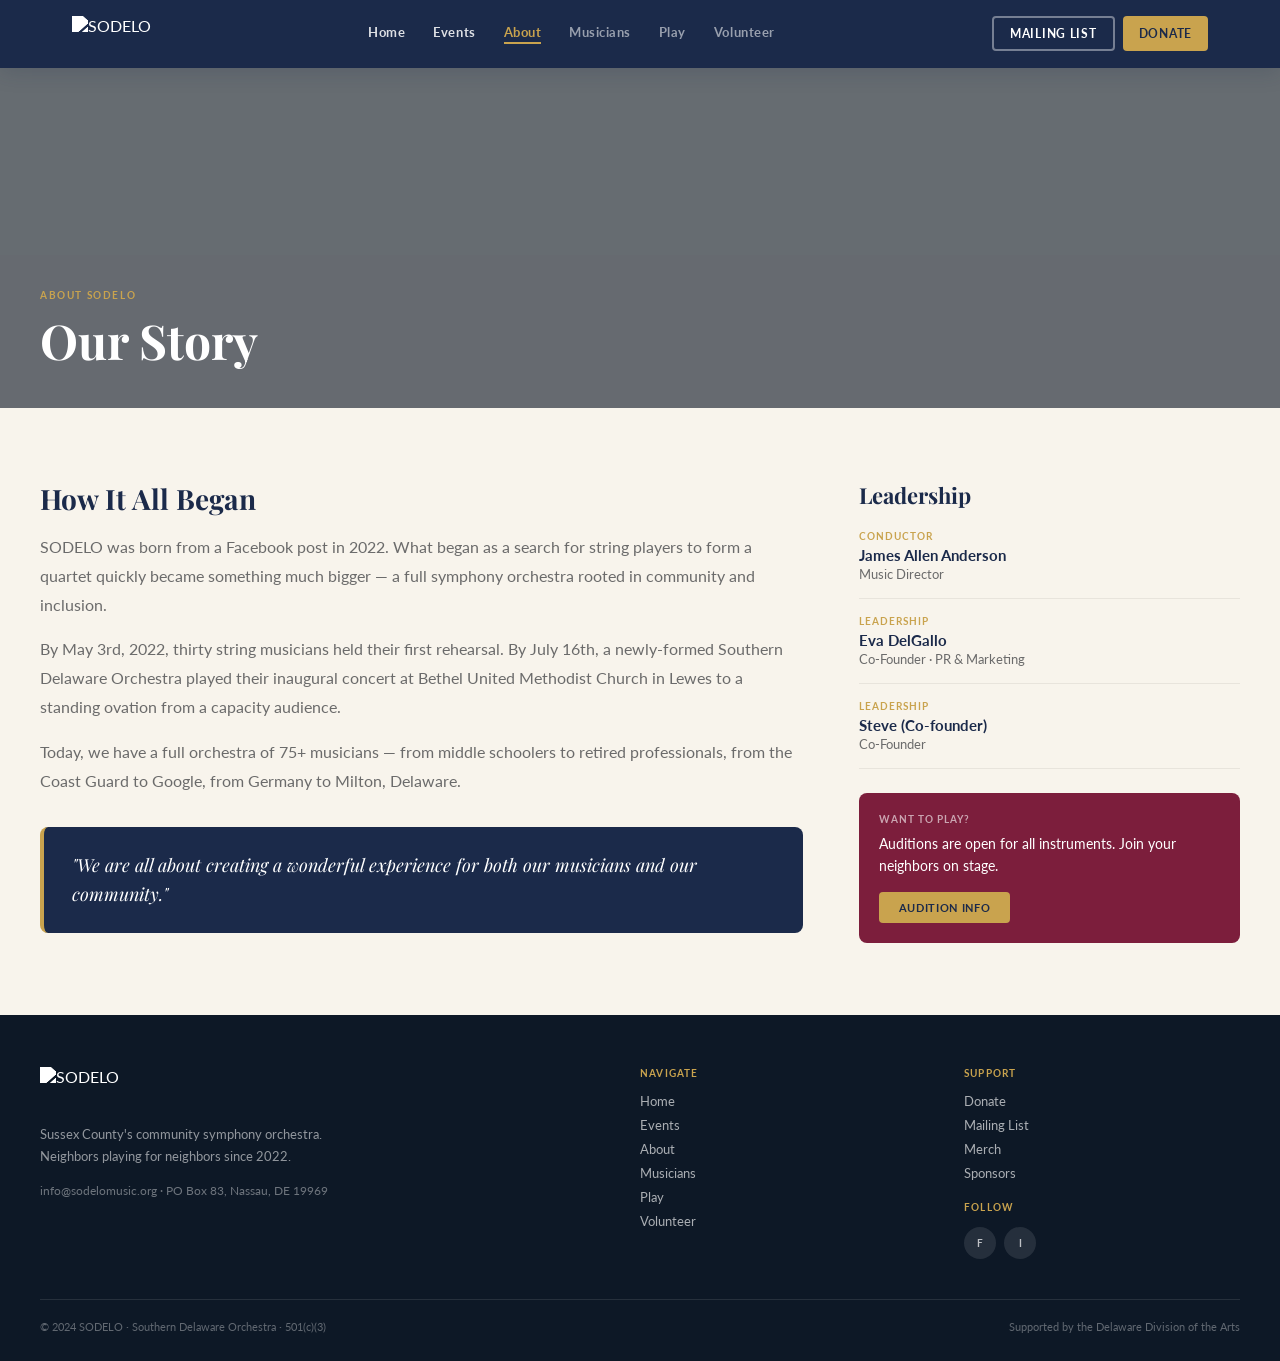
==== about.html @ 226b22d0 "Add about.html with initial content" ====
<!DOCTYPE html>
<html lang="en">
<head>
<meta charset="UTF-8">
<meta name="viewport" content="width=device-width, initial-scale=1.0">
<title>About — SODELO</title>
<link rel="preconnect" href="https://fonts.googleapis.com">
<link rel="preconnect" href="https://fonts.gstatic.com" crossorigin>
<link href="https://fonts.googleapis.com/css2?family=Playfair+Display:ital,wght@0,400;0,600;0,700;0,900;1,400;1,600&family=Lato:wght@300;400;700;900&display=swap" rel="stylesheet">
<link rel="preload" as="image" href="images/sodelo-freeman-2025.jpg">
<link rel="stylesheet" href="assets/style.css">
</head>
<body>

<!-- ── Header ── -->
<header class="site-header dark" id="header">
  <div class="header-inner">
    <a href="index.html" class="header-logo">
      <img src="images/sodelo-logo.png" alt="SODELO">
    </a>
    <nav class="header-nav">
      <a href="index.html" class="nav-link">Home</a>
      <a href="events.html" class="nav-link">Events</a>
      <a href="about.html" class="nav-link active">About</a>
      <a href="#" class="nav-link muted">Musicians</a>
      <a href="#" class="nav-link muted">Play</a>
      <a href="#" class="nav-link muted">Volunteer</a>
    </nav>
    <div class="header-ctas">
      <button class="btn-outline-nav">Mailing List</button>
      <button class="btn-solid-nav">Donate</button>
    </div>
  </div>
</header>

<!-- ── Photo Banner ── -->
<div class="photo-banner">
  <div class="photo-banner-bg"></div>
  <div class="photo-banner-overlay"></div>
  <div class="photo-banner-content">
    <div class="photo-banner-content-inner">
      <p class="page-banner-eyebrow">About SODELO</p>
      <h1 class="page-banner-title" style="max-width:600px;">Our Story</h1>
    </div>
  </div>
</div>

<!-- ── About Content ── -->
<section class="section section--ivory">
  <div class="section-inner">
    <div class="about-grid">

      <!-- Left: story -->
      <div>
        <h2 style="font-family:var(--font-serif);font-size:28px;font-weight:700;color:var(--navy);margin-bottom:16px;">How It All Began</h2>
        <p class="about-body">SODELO was born from a Facebook post in 2022. What began as a search for string players to form a quartet quickly became something much bigger — a full symphony orchestra rooted in community and inclusion.</p>
        <p class="about-body">By May 3rd, 2022, thirty string musicians held their first rehearsal. By July 16th, a newly-formed Southern Delaware Orchestra played their inaugural concert at Bethel United Methodist Church in Lewes to a standing ovation from a capacity audience.</p>
        <p class="about-body">Today, we have a full orchestra of 75+ musicians — from middle schoolers to retired professionals, from the Coast Guard to Google, from Germany to Milton, Delaware.</p>
        <blockquote class="about-quote">
          <p class="about-quote-text">"We are all about creating a wonderful experience for both our musicians and our community."</p>
        </blockquote>
      </div>

      <!-- Right: leadership -->
      <div>
        <h3 class="leadership-title">Leadership</h3>

        <div class="leader-card">
          <p class="leader-dept">Conductor</p>
          <p class="leader-name">James Allen Anderson</p>
          <p class="leader-role">Music Director</p>
        </div>

        <div class="leader-card">
          <p class="leader-dept">Leadership</p>
          <p class="leader-name">Eva DelGallo</p>
          <p class="leader-role">Co-Founder · PR &amp; Marketing</p>
        </div>

        <div class="leader-card">
          <p class="leader-dept">Leadership</p>
          <p class="leader-name">Steve (Co-founder)</p>
          <p class="leader-role">Co-Founder</p>
        </div>

        <div class="audition-box">
          <p class="audition-label">Want to Play?</p>
          <p class="audition-body">Auditions are open for all instruments. Join your neighbors on stage.</p>
          <button class="btn-gold-sm">Audition Info</button>
        </div>
      </div>

    </div>
  </div>
</section>

<!-- ── Footer ── -->
<footer class="site-footer">
  <div class="footer-grid">
    <div>
      <img src="images/sodelo-logo.png" alt="SODELO" class="footer-logo">
      <p class="footer-tagline">Sussex County's community symphony orchestra. Neighbors playing for neighbors since 2022.</p>
      <p class="footer-contact">info@sodelomusic.org · PO Box 83, Nassau, DE 19969</p>
    </div>
    <div>
      <p class="footer-col-label">Navigate</p>
      <a href="index.html" class="footer-link">Home</a>
      <a href="events.html" class="footer-link">Events</a>
      <a href="about.html" class="footer-link">About</a>
      <a href="#" class="footer-link">Musicians</a>
      <a href="#" class="footer-link">Play</a>
      <a href="#" class="footer-link">Volunteer</a>
    </div>
    <div>
      <p class="footer-col-label">Support</p>
      <a href="#" class="footer-link">Donate</a>
      <a href="#" class="footer-link">Mailing List</a>
      <a href="#" class="footer-link">Merch</a>
      <a href="#" class="footer-link">Sponsors</a>
      <p class="footer-col-label" style="margin-top:20px;">Follow</p>
      <div class="footer-social">
        <div class="social-btn">F</div>
        <div class="social-btn">I</div>
      </div>
    </div>
  </div>
  <div class="footer-bottom">
    <span class="footer-legal">© 2024 SODELO · Southern Delaware Orchestra · 501(c)(3)</span>
    <span class="footer-legal">Supported by the Delaware Division of the Arts</span>
  </div>
</footer>

<script src="assets/main.js"></script>
</body>
</html>
---- assets/style.css ----
/* ── Reset ── */
*, *::before, *::after { margin: 0; padding: 0; box-sizing: border-box; }
html { scroll-behavior: smooth; }
body { font-family: 'Lato', 'Helvetica Neue', sans-serif; background: #F8F4EC; color: #2D2D2D; -webkit-font-smoothing: antialiased; }
img { display: block; max-width: 100%; }
button { font-family: inherit; cursor: pointer; }
a { text-decoration: none; color: inherit; }
ul, ol { list-style: none; }

/* ── Tokens ── */
:root {
  --navy:       #1B2A4A;
  --navy-dark:  #0D1826;
  --navy-light: #3D5A9A;
  --burg:       #7C1E3C;
  --burg-dark:  #5C1529;
  --gold:       #C9A34E;
  --gold-dark:  #B07A10;
  --ivory:      #F8F4EC;
  --white:      #FFFFFF;
  --gray-100:   #E8E4DC;
  --gray-300:   #ABABAB;
  --gray-500:   #6B6B6B;
  --font-serif: 'Playfair Display', Georgia, serif;
  --font-sans:  'Lato', 'Helvetica Neue', sans-serif;
  --nav-h:      68px;
  --max-w:      1200px;
  --ease:       cubic-bezier(0.4, 0, 0.2, 1);
}

/* ── Header ── */
.site-header {
  position: fixed;
  top: 0; left: 0; right: 0;
  z-index: 100;
  height: var(--nav-h);
  background: rgba(255,255,255,0.97);
  border-bottom: 1px solid var(--gray-100);
  transition: background 0.3s var(--ease), box-shadow 0.3s var(--ease), border-color 0.3s var(--ease);
}
.site-header.scrolled,
.site-header.dark {
  background: var(--navy);
  border-bottom-color: transparent;
  box-shadow: 0 4px 20px rgba(27,42,74,0.18);
}
.header-inner {
  max-width: var(--max-w);
  margin: 0 auto;
  padding: 0 32px;
  height: 100%;
  display: flex;
  align-items: center;
  justify-content: space-between;
  gap: 24px;
}
.header-logo { display: flex; align-items: center; gap: 10px; }
.header-logo img {
  height: 36px;
  filter: none;
  transition: filter 0.3s var(--ease);
}
.site-header.scrolled .header-logo img,
.site-header.dark .header-logo img { filter: brightness(0) invert(1); }
.header-nav { display: flex; gap: 28px; align-items: center; }
.nav-link {
  font-size: 13px;
  font-weight: 700;
  letter-spacing: 0.04em;
  color: var(--navy);
  border-bottom: 2px solid transparent;
  padding-bottom: 2px;
  transition: color 0.15s, border-color 0.15s;
}
.nav-link.active { color: var(--gold); border-bottom-color: var(--gold); }
.nav-link.muted  { color: var(--gray-500); }
.site-header.scrolled .nav-link,
.site-header.dark .nav-link { color: rgba(255,255,255,0.85); }
.site-header.scrolled .nav-link.active,
.site-header.dark .nav-link.active { color: var(--gold); }
.site-header.scrolled .nav-link.muted,
.site-header.dark .nav-link.muted { color: rgba(255,255,255,0.55); }
.nav-link:hover { color: var(--gold) !important; border-bottom-color: transparent; }
.header-ctas { display: flex; gap: 8px; }
.btn-outline-nav {
  padding: 8px 16px;
  font-size: 12px; font-weight: 700; letter-spacing: 0.06em;
  text-transform: uppercase; border-radius: 4px;
  background: transparent;
  border: 2px solid var(--navy);
  color: var(--navy);
  transition: all 0.15s;
}
.btn-outline-nav:hover { background: var(--navy); color: #fff; }
.site-header.scrolled .btn-outline-nav,
.site-header.dark .btn-outline-nav {
  border-color: rgba(255,255,255,0.4);
  color: #fff;
}
.site-header.scrolled .btn-outline-nav:hover,
.site-header.dark .btn-outline-nav:hover { background: rgba(255,255,255,0.1); }
.btn-solid-nav {
  padding: 8px 16px;
  font-size: 12px; font-weight: 700; letter-spacing: 0.06em;
  text-transform: uppercase; border-radius: 4px;
  border: none;
  background: var(--navy); color: #fff;
  transition: opacity 0.15s;
}
.site-header.scrolled .btn-solid-nav,
.site-header.dark .btn-solid-nav { background: var(--gold); color: var(--navy); }
.btn-solid-nav:hover { opacity: 0.88; }

/* ── Hero ── */
.hero {
  position: relative;
  height: 100vh;
  min-height: 560px;
  display: flex;
  align-items: center;
  justify-content: center;
  overflow: hidden;
}
.hero-bg {
  position: absolute; inset: 0;
  background: url('../images/sodelo-freeman-2025.jpg') center top / cover no-repeat;
}
.hero-overlay {
  position: absolute; inset: 0;
  background: linear-gradient(to bottom, rgba(13,24,38,0.62) 0%, rgba(13,24,38,0.75) 60%, rgba(13,24,38,0.88) 100%);
}
.hero-content {
  position: relative;
  text-align: center;
  padding: 0 24px;
  max-width: 860px;
}
.hero-eyebrow {
  font-size: 11px; font-weight: 700; letter-spacing: 0.18em;
  text-transform: uppercase; color: var(--gold); margin-bottom: 20px;
}
.hero-title {
  font-family: var(--font-serif);
  font-size: clamp(42px, 6vw, 80px);
  font-weight: 700; color: #fff;
  line-height: 1.1; margin-bottom: 20px;
  letter-spacing: -0.02em;
}
.hero-body {
  font-size: 18px; color: rgba(255,255,255,0.82);
  line-height: 1.7; max-width: 560px;
  margin: 0 auto 36px; font-weight: 300;
}
.hero-actions { display: flex; gap: 12px; justify-content: center; flex-wrap: wrap; }
.btn-gold {
  padding: 14px 32px;
  font-size: 14px; font-weight: 700; letter-spacing: 0.06em;
  text-transform: uppercase; border-radius: 4px; border: none;
  background: var(--gold); color: var(--navy);
  transition: background 0.2s, color 0.2s, transform 0.2s;
}
.btn-gold:hover { background: var(--gold-dark); color: #fff; transform: translateY(-2px); }
.btn-ghost {
  padding: 14px 32px;
  font-size: 14px; font-weight: 700; letter-spacing: 0.06em;
  text-transform: uppercase; border-radius: 4px;
  background: transparent; color: #fff;
  border: 2px solid rgba(255,255,255,0.5);
  transition: background 0.2s, border-color 0.2s;
}
.btn-ghost:hover { background: rgba(255,255,255,0.1); border-color: #fff; }
.hero-scroll {
  position: absolute; bottom: 32px; left: 50%;
  transform: translateX(-50%);
  display: flex; flex-direction: column;
  align-items: center; gap: 6px; opacity: 0.5;
}
.hero-scroll span { font-size: 10px; letter-spacing: 0.12em; text-transform: uppercase; color: #fff; }
.hero-scroll-line { width: 1px; height: 32px; background: #fff; opacity: 0.6; }

/* ── Section padding ── */
.section { padding: 72px 32px; }
.section--white { background: #fff; }
.section--ivory { background: var(--ivory); }
.section--navy  { background: var(--navy); }
.section--burg  { background: var(--burg); }
.section-inner { max-width: var(--max-w); margin: 0 auto; }

/* ── Section header ── */
.section-eyebrow {
  font-size: 10px; font-weight: 700; letter-spacing: 0.16em;
  text-transform: uppercase; color: var(--gold); margin-bottom: 12px;
}
.section-title {
  font-family: var(--font-serif);
  font-size: 36px; font-weight: 700; color: var(--navy);
  margin-bottom: 12px;
}
.section-subtitle {
  font-size: 16px; color: var(--gray-500); max-width: 480px; margin: 0 auto;
}
.section-header { text-align: center; margin-bottom: 48px; }

/* ── Buttons ── */
.btn-navy {
  padding: 12px 28px;
  font-size: 13px; font-weight: 700; letter-spacing: 0.06em;
  text-transform: uppercase; border-radius: 4px;
  border: 2px solid var(--navy);
  background: transparent; color: var(--navy);
  transition: background 0.15s, color 0.15s;
}
.btn-navy:hover { background: var(--navy); color: #fff; }
.btn-navy-solid {
  padding: 11px 24px;
  font-size: 13px; font-weight: 700; letter-spacing: 0.06em;
  text-transform: uppercase; border-radius: 4px; border: none;
  background: var(--navy); color: #fff;
}
.btn-gold-sm {
  padding: 9px 20px;
  font-size: 11px; font-weight: 700; letter-spacing: 0.06em;
  text-transform: uppercase; border-radius: 4px; border: none;
  background: var(--gold); color: var(--navy);
}

/* ── Event grid ── */
.event-grid {
  display: grid;
  grid-template-columns: repeat(2, 1fr);
  gap: 20px;
}
.event-grid--center { margin-bottom: 36px; }
.event-grid-footer { text-align: center; margin-top: 36px; }

/* ── Event Card ── */
.event-card {
  background: #fff;
  border-radius: 8px;
  overflow: hidden;
  box-shadow: 0 2px 12px rgba(27,42,74,0.10);
  transition: box-shadow 0.25s, transform 0.25s;
  cursor: pointer;
}
.event-card:hover {
  box-shadow: 0 12px 36px rgba(27,42,74,0.18);
  transform: translateY(-4px);
}
.event-card-stripe { height: 8px; }
.event-card-stripe--concert  { background: var(--navy); }
.event-card-stripe--featured { background: var(--gold); }
.event-card-stripe--outreach { background: var(--burg); }
.event-card-body { padding: 20px 22px; }
.event-card-tags {
  display: flex; justify-content: space-between;
  align-items: flex-start; margin-bottom: 10px;
}
.badge {
  font-size: 10px; font-weight: 700; letter-spacing: 0.08em;
  text-transform: uppercase; padding: 3px 8px; border-radius: 4px;
}
.badge--concert  { background: #E2E8F4; color: #1B2A4A; }
.badge--featured { background: #C9A34E; color: #1B2A4A; }
.badge--outreach { background: #F7E5EC; color: #7C1E3C; }
.badge--free     { background: #D4EDDA; color: #155724; }
.event-title {
  font-family: var(--font-serif);
  font-size: 18px; font-weight: 700; color: var(--navy);
  line-height: 1.3; margin-bottom: 8px;
}
.event-desc {
  font-size: 13px; color: var(--gray-500);
  line-height: 1.6; margin-bottom: 14px;
}
.event-footer {
  border-top: 1px solid var(--gray-100);
  padding-top: 12px;
  display: flex; justify-content: space-between; align-items: center;
}
.event-date { font-size: 13px; font-weight: 700; color: var(--navy); }
.event-venue { font-size: 12px; color: var(--gray-500); margin-top: 2px; }
.btn-card {
  padding: 8px 16px;
  font-size: 11px; font-weight: 700; letter-spacing: 0.06em;
  text-transform: uppercase; border-radius: 4px;
  border: 2px solid var(--navy);
  background: transparent; color: var(--navy);
  white-space: nowrap;
  transition: background 0.15s, color 0.15s;
}
.btn-card:hover { background: var(--navy); color: #fff; }

/* ── Quote strip ── */
.quote-strip { background: var(--navy); padding: 52px 32px; text-align: center; }
.quote-strip-inner { max-width: 720px; margin: 0 auto; }
.quote-mark {
  font-family: var(--font-serif);
  font-size: 52px; color: var(--gold);
  line-height: 0.6; margin-bottom: 16px;
}
.quote-text {
  font-family: var(--font-serif);
  font-style: italic; font-size: 20px;
  color: #fff; line-height: 1.65;
  margin-bottom: 16px; min-height: 70px;
}
.quote-author {
  font-size: 12px; font-weight: 700;
  letter-spacing: 0.10em; text-transform: uppercase;
  color: rgba(255,255,255,0.5);
  font-style: normal;
}
.quote-dots { display: flex; gap: 6px; justify-content: center; margin-top: 20px; }
.quote-dot {
  height: 6px; border-radius: 3px;
  background: rgba(255,255,255,0.25);
  cursor: pointer;
  transition: width 0.3s var(--ease), background 0.3s var(--ease);
  width: 6px;
}
.quote-dot.active { width: 20px; background: var(--gold); }

/* ── Stats bar ── */
.stats-bar { background: var(--burg); padding: 36px 32px; }
.stats-grid {
  max-width: var(--max-w); margin: 0 auto;
  display: grid; grid-template-columns: repeat(4,1fr);
  gap: 24px; text-align: center;
}
.stat-num {
  font-family: var(--font-serif);
  font-size: 40px; font-weight: 700;
  color: var(--gold); line-height: 1;
}
.stat-label {
  font-size: 11px; font-weight: 700;
  letter-spacing: 0.12em; text-transform: uppercase;
  color: rgba(255,255,255,0.65); margin-top: 6px;
}

/* ── Story section ── */
.story-grid {
  display: grid;
  grid-template-columns: 1fr 1fr;
  gap: 64px; align-items: center;
}
.story-body {
  font-size: 16px; color: var(--gray-500);
  line-height: 1.8; margin-bottom: 16px;
}
.story-image {
  position: relative; height: 340px;
  border-radius: 8px; overflow: hidden;
  box-shadow: 0 12px 40px rgba(27,42,74,0.18);
}
.story-image-bg {
  position: absolute; inset: 0;
  background: url('../images/sodelo-freeman-2025.jpg') center / cover no-repeat;
}
.story-image-overlay {
  position: absolute; inset: 0;
  background: linear-gradient(to top, rgba(13,24,38,0.5) 0%, transparent 60%);
}
.story-image-caption {
  position: absolute; bottom: 20px; left: 20px; right: 20px;
  font-size: 11px; font-weight: 700;
  letter-spacing: 0.10em; text-transform: uppercase;
  color: var(--gold);
}

/* ── Page banner (Events / About) ── */
.page-banner {
  padding-top: var(--nav-h);
  background: var(--navy);
  padding-bottom: 0;
}
.page-banner-inner {
  max-width: var(--max-w);
  margin: 0 auto;
  padding: 52px 32px 40px;
}
.page-banner-eyebrow {
  font-size: 10px; font-weight: 700; letter-spacing: 0.16em;
  text-transform: uppercase; color: var(--gold); margin-bottom: 12px;
}
.page-banner-title {
  font-family: var(--font-serif);
  font-size: 48px; font-weight: 700;
  color: #fff; line-height: 1.15;
}

/* ── Photo banner (About) ── */
.photo-banner {
  padding-top: var(--nav-h);
  position: relative;
  height: calc(340px + var(--nav-h));
  overflow: hidden;
}
.photo-banner-bg {
  position: absolute; inset: 0;
  background: url('../images/sodelo-freeman-2025.jpg') center top / cover no-repeat;
}
.photo-banner-overlay {
  position: absolute; inset: 0;
  background: rgba(13,24,38,0.62);
}
.photo-banner-content {
  position: relative;
  display: flex; align-items: flex-end;
  height: 100%; padding: 0 32px 40px;
}
.photo-banner-content-inner {
  max-width: var(--max-w); margin: 0 auto; width: 100%;
}

/* ── Filters ── */
.filters { display: flex; gap: 8px; margin-bottom: 32px; flex-wrap: wrap; }
.filter-btn {
  padding: 8px 18px;
  font-size: 12px; font-weight: 700; letter-spacing: 0.06em;
  text-transform: uppercase; border-radius: 4px;
  border: 2px solid var(--gray-100);
  background: transparent; color: var(--gray-500);
  transition: all 0.15s;
}
.filter-btn:hover,
.filter-btn.active { border-color: var(--navy); background: var(--navy); color: #fff; }

/* ── About two-col ── */
.about-grid {
  display: grid;
  grid-template-columns: 2fr 1fr;
  gap: 56px;
}
.about-body {
  font-size: 16px; line-height: 1.8;
  color: var(--gray-500); margin-bottom: 16px;
}
.about-quote {
  background: var(--navy);
  padding: 24px 28px; border-radius: 8px;
  border-left: 4px solid var(--gold);
  margin-top: 32px;
}
.about-quote-text {
  font-family: var(--font-serif);
  font-style: italic; font-size: 18px;
  color: #fff; line-height: 1.6;
}
.leadership-title {
  font-family: var(--font-serif);
  font-size: 22px; font-weight: 700;
  color: var(--navy); margin-bottom: 20px;
}
.leader-card {
  margin-bottom: 16px; padding-bottom: 16px;
  border-bottom: 1px solid var(--gray-100);
}
.leader-dept {
  font-size: 10px; font-weight: 700;
  letter-spacing: 0.10em; text-transform: uppercase;
  color: var(--gold); margin-bottom: 4px;
}
.leader-name { font-size: 15px; font-weight: 700; color: var(--navy); }
.leader-role { font-size: 13px; color: var(--gray-500); margin-top: 2px; }
.audition-box {
  background: var(--burg); border-radius: 8px;
  padding: 20px; margin-top: 24px;
}
.audition-label {
  font-size: 10px; font-weight: 700;
  letter-spacing: 0.10em; text-transform: uppercase;
  color: rgba(255,255,255,0.6); margin-bottom: 8px;
}
.audition-body {
  font-size: 14px; color: #fff; line-height: 1.6; margin-bottom: 14px;
}

/* ── Footer ── */
.site-footer {
  background: var(--navy-dark);
  padding: 52px 32px 28px;
}
.footer-grid {
  max-width: var(--max-w); margin: 0 auto;
  display: grid; grid-template-columns: 2fr 1fr 1fr;
  gap: 48px; margin-bottom: 40px;
}
.footer-logo { height: 40px; filter: brightness(0) invert(1); margin-bottom: 16px; }
.footer-tagline {
  font-size: 13px; color: rgba(255,255,255,0.55);
  line-height: 1.7; max-width: 340px;
}
.footer-contact { font-size: 12px; color: rgba(255,255,255,0.4); margin-top: 16px; }
.footer-col-label {
  font-size: 10px; font-weight: 700;
  letter-spacing: 0.12em; text-transform: uppercase;
  color: var(--gold); margin-bottom: 14px;
}
.footer-link {
  display: block; margin-bottom: 8px;
  font-size: 13px; color: rgba(255,255,255,0.65);
  transition: color 0.15s;
}
.footer-link:hover { color: var(--gold); }
.footer-social { display: flex; gap: 8px; margin-top: 10px; }
.social-btn {
  width: 32px; height: 32px; border-radius: 50%;
  background: rgba(255,255,255,0.1);
  display: flex; align-items: center; justify-content: center;
  font-size: 10px; font-weight: 700;
  color: rgba(255,255,255,0.7);
  cursor: pointer; transition: background 0.15s;
}
.social-btn:hover { background: rgba(255,255,255,0.2); }
.footer-bottom {
  max-width: var(--max-w); margin: 0 auto;
  border-top: 1px solid rgba(255,255,255,0.1);
  padding-top: 20px;
  display: flex; justify-content: space-between; align-items: center;
  flex-wrap: wrap; gap: 8px;
}
.footer-legal { font-size: 11px; color: rgba(255,255,255,0.35); }

/* ── Responsive ── */
@media (max-width: 900px) {
  .event-grid { grid-template-columns: 1fr; }
  .story-grid { grid-template-columns: 1fr; }
  .about-grid { grid-template-columns: 1fr; }
  .footer-grid { grid-template-columns: 1fr 1fr; }
  .stats-grid { grid-template-columns: repeat(2,1fr); gap: 32px; }
}
@media (max-width: 640px) {
  .header-nav { display: none; }
  .footer-grid { grid-template-columns: 1fr; }
  .stats-grid { grid-template-columns: repeat(2,1fr); }
  .hero-title { font-size: 36px; }
  .page-banner-title { font-size: 36px; }
}
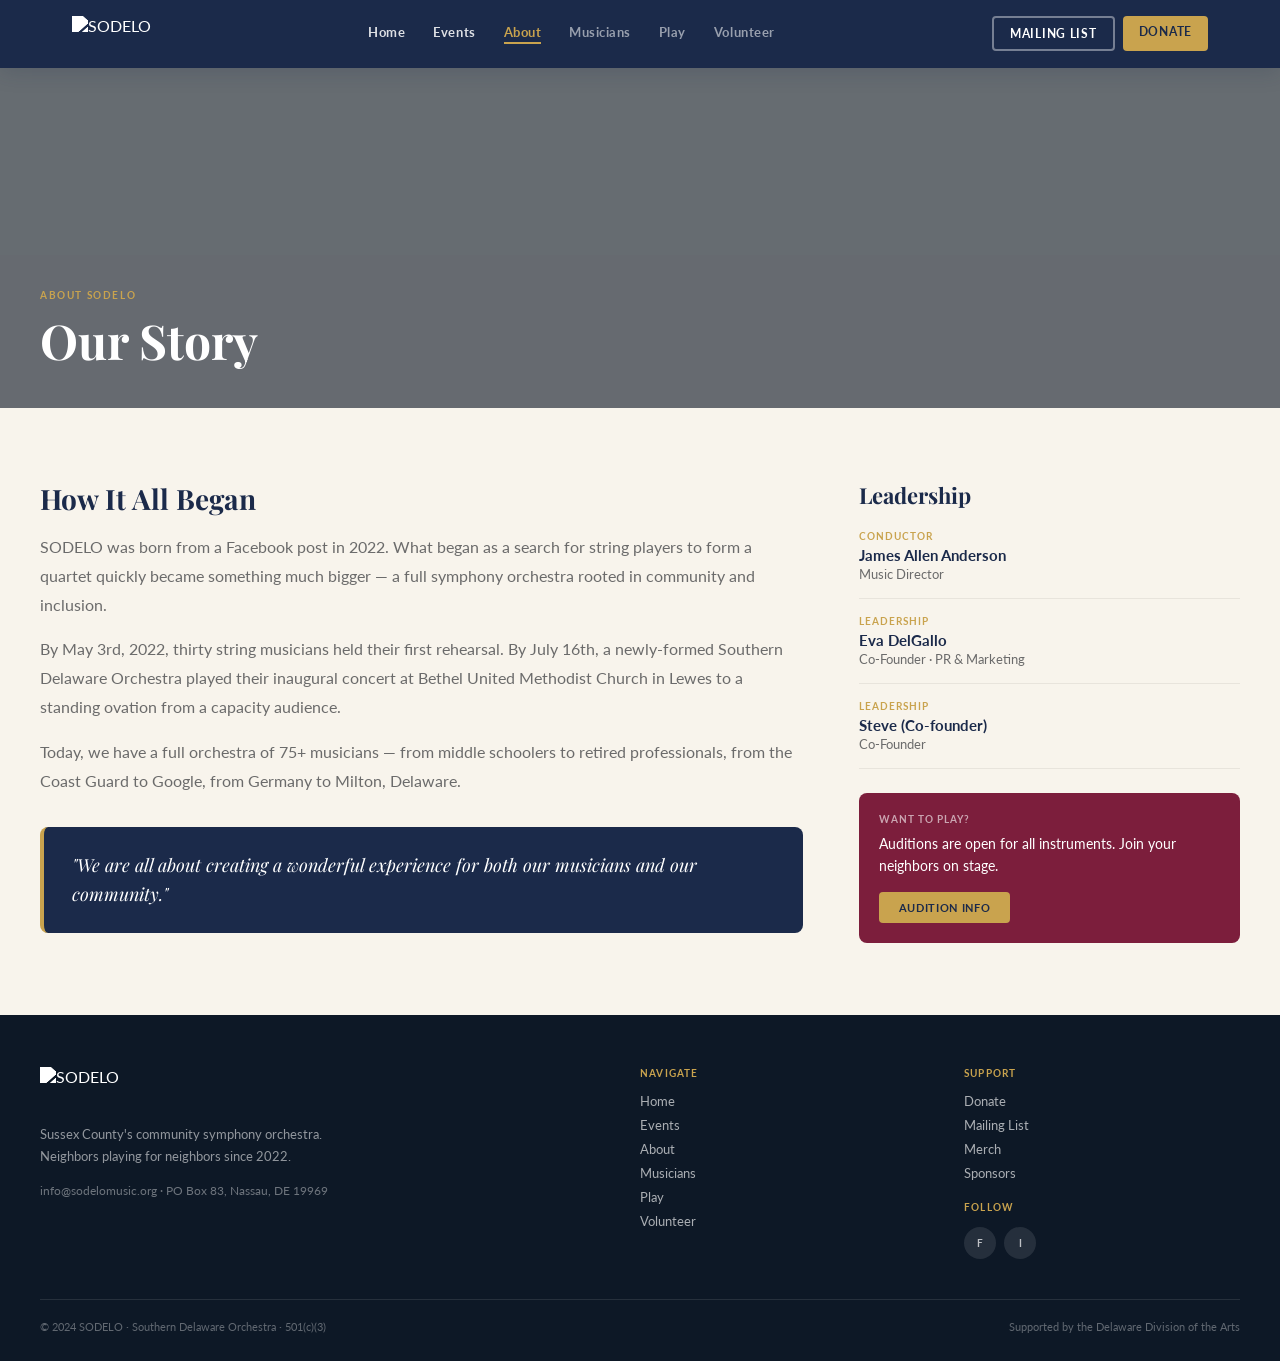
==== commit 72f4ad93: "Replace Donate button with a link to donation form" ====
--- a/about.html
+++ b/about.html
@@ -24,11 +24,11 @@
       <a href="about.html" class="nav-link active">About</a>
       <a href="#" class="nav-link muted">Musicians</a>
       <a href="#" class="nav-link muted">Play</a>
-      <a href="#" class="nav-link muted">Volunteer</a>
+      <a href="volunteer.html" class="nav-link muted">Volunteer</a>
     </nav>
     <div class="header-ctas">
       <button class="btn-outline-nav">Mailing List</button>
-      <button class="btn-solid-nav">Donate</button>
+      <a href="https://sodelomusic.app.neoncrm.com/forms/sodelo-donation-form" class="btn-solid-nav" target="_blank" rel="noopener">Donate</a>
     </div>
   </div>
 </header>
@@ -109,11 +109,11 @@
       <a href="about.html" class="footer-link">About</a>
       <a href="#" class="footer-link">Musicians</a>
       <a href="#" class="footer-link">Play</a>
-      <a href="#" class="footer-link">Volunteer</a>
+      <a href="volunteer.html" class="footer-link">Volunteer</a>
     </div>
     <div>
       <p class="footer-col-label">Support</p>
-      <a href="#" class="footer-link">Donate</a>
+      <a href="https://sodelomusic.app.neoncrm.com/forms/sodelo-donation-form" class="footer-link" target="_blank" rel="noopener">Donate</a>
       <a href="#" class="footer-link">Mailing List</a>
       <a href="#" class="footer-link">Merch</a>
       <a href="#" class="footer-link">Sponsors</a>
@@ -133,3 +133,4 @@
 <script src="assets/main.js"></script>
 </body>
 </html>
+
--- a/assets/style.css
+++ b/assets/style.css
@@ -523,6 +523,121 @@
 }
 .footer-legal { font-size: 11px; color: rgba(255,255,255,0.35); }
 
+/* ── Volunteer page ── */
+.volunteer-card {
+  background: #fff;
+  border-radius: 10px;
+  overflow: hidden;
+  box-shadow: 0 2px 16px rgba(27,42,74,0.10);
+  margin-bottom: 8px;
+}
+.volunteer-card-accent { height: 6px; }
+.volunteer-card-accent--gold  { background: var(--gold); }
+.volunteer-card-accent--navy  { background: var(--navy); }
+.volunteer-card-inner {
+  display: grid;
+  grid-template-columns: 1fr auto;
+  gap: 40px;
+  padding: 40px 44px;
+  align-items: center;
+}
+.volunteer-eyebrow {
+  font-size: 10px; font-weight: 700; letter-spacing: 0.16em;
+  text-transform: uppercase; color: var(--gold); margin-bottom: 10px;
+}
+.volunteer-title {
+  font-family: var(--font-serif);
+  font-size: 26px; font-weight: 700;
+  color: var(--navy); line-height: 1.25;
+  margin-bottom: 16px;
+}
+.volunteer-body {
+  font-size: 15px; color: var(--gray-500);
+  line-height: 1.8; margin-bottom: 14px;
+}
+.volunteer-details {
+  display: flex; flex-wrap: wrap; gap: 20px;
+  margin: 24px 0;
+  padding: 20px;
+  background: var(--ivory);
+  border-radius: 8px;
+}
+.volunteer-detail-item { min-width: 160px; }
+.volunteer-detail-label {
+  font-size: 9px; font-weight: 700;
+  letter-spacing: 0.14em; text-transform: uppercase;
+  color: var(--gold); margin-bottom: 4px;
+}
+.volunteer-detail-value {
+  font-size: 13px; font-weight: 700;
+  color: var(--navy); line-height: 1.4;
+}
+.volunteer-badge-circle {
+  width: 140px; height: 140px; border-radius: 50%;
+  display: flex; flex-direction: column;
+  align-items: center; justify-content: center;
+  text-align: center; gap: 6px;
+  flex-shrink: 0;
+}
+.volunteer-badge-circle--gold { background: var(--gold); }
+.volunteer-badge-circle--navy { background: var(--navy); }
+.volunteer-badge-icon {
+  font-size: 32px; line-height: 1;
+  color: #fff;
+}
+.volunteer-badge-label {
+  font-size: 11px; font-weight: 700;
+  letter-spacing: 0.06em; text-transform: uppercase;
+  color: rgba(255,255,255,0.85); line-height: 1.4;
+}
+.volunteer-badge-circle--gold .volunteer-badge-label { color: var(--navy); }
+.volunteer-badge-circle--gold .volunteer-badge-icon  { color: var(--navy); }
+
+/* Other ways to help */
+.other-help-grid {
+  display: grid;
+  grid-template-columns: repeat(3, 1fr);
+  gap: 28px;
+  margin-top: 8px;
+}
+.help-item {
+  background: var(--ivory); border-radius: 8px;
+  padding: 28px 24px;
+}
+.help-icon {
+  font-size: 18px; margin-bottom: 14px;
+  width: 40px; height: 40px; border-radius: 50%;
+  display: flex; align-items: center; justify-content: center;
+}
+.help-icon--burg { background: var(--burg); color: #fff; }
+.help-icon--gold { background: var(--gold); color: var(--navy); }
+.help-icon--navy { background: var(--navy); color: #fff; }
+.help-title {
+  font-family: var(--font-serif);
+  font-size: 17px; font-weight: 700;
+  color: var(--navy); margin-bottom: 10px;
+}
+.help-body {
+  font-size: 13px; color: var(--gray-500); line-height: 1.7;
+}
+
+/* Volunteer CTA strip */
+.volunteer-cta-strip {
+  background: var(--navy);
+  padding: 60px 32px;
+  text-align: center;
+}
+.volunteer-cta-inner { max-width: 600px; margin: 0 auto; }
+.volunteer-cta-title {
+  font-family: var(--font-serif);
+  font-size: 34px; font-weight: 700;
+  color: #fff; margin-bottom: 12px;
+}
+.volunteer-cta-body {
+  font-size: 16px; color: rgba(255,255,255,0.7);
+  margin-bottom: 28px; line-height: 1.6;
+}
+
 /* ── Responsive ── */
 @media (max-width: 900px) {
   .event-grid { grid-template-columns: 1fr; }
@@ -530,6 +645,9 @@
   .about-grid { grid-template-columns: 1fr; }
   .footer-grid { grid-template-columns: 1fr 1fr; }
   .stats-grid { grid-template-columns: repeat(2,1fr); gap: 32px; }
+  .volunteer-card-inner { grid-template-columns: 1fr; }
+  .volunteer-card-badge { display: none; }
+  .other-help-grid { grid-template-columns: 1fr; }
 }
 @media (max-width: 640px) {
   .header-nav { display: none; }
@@ -538,3 +656,4 @@
   .hero-title { font-size: 36px; }
   .page-banner-title { font-size: 36px; }
 }
+
